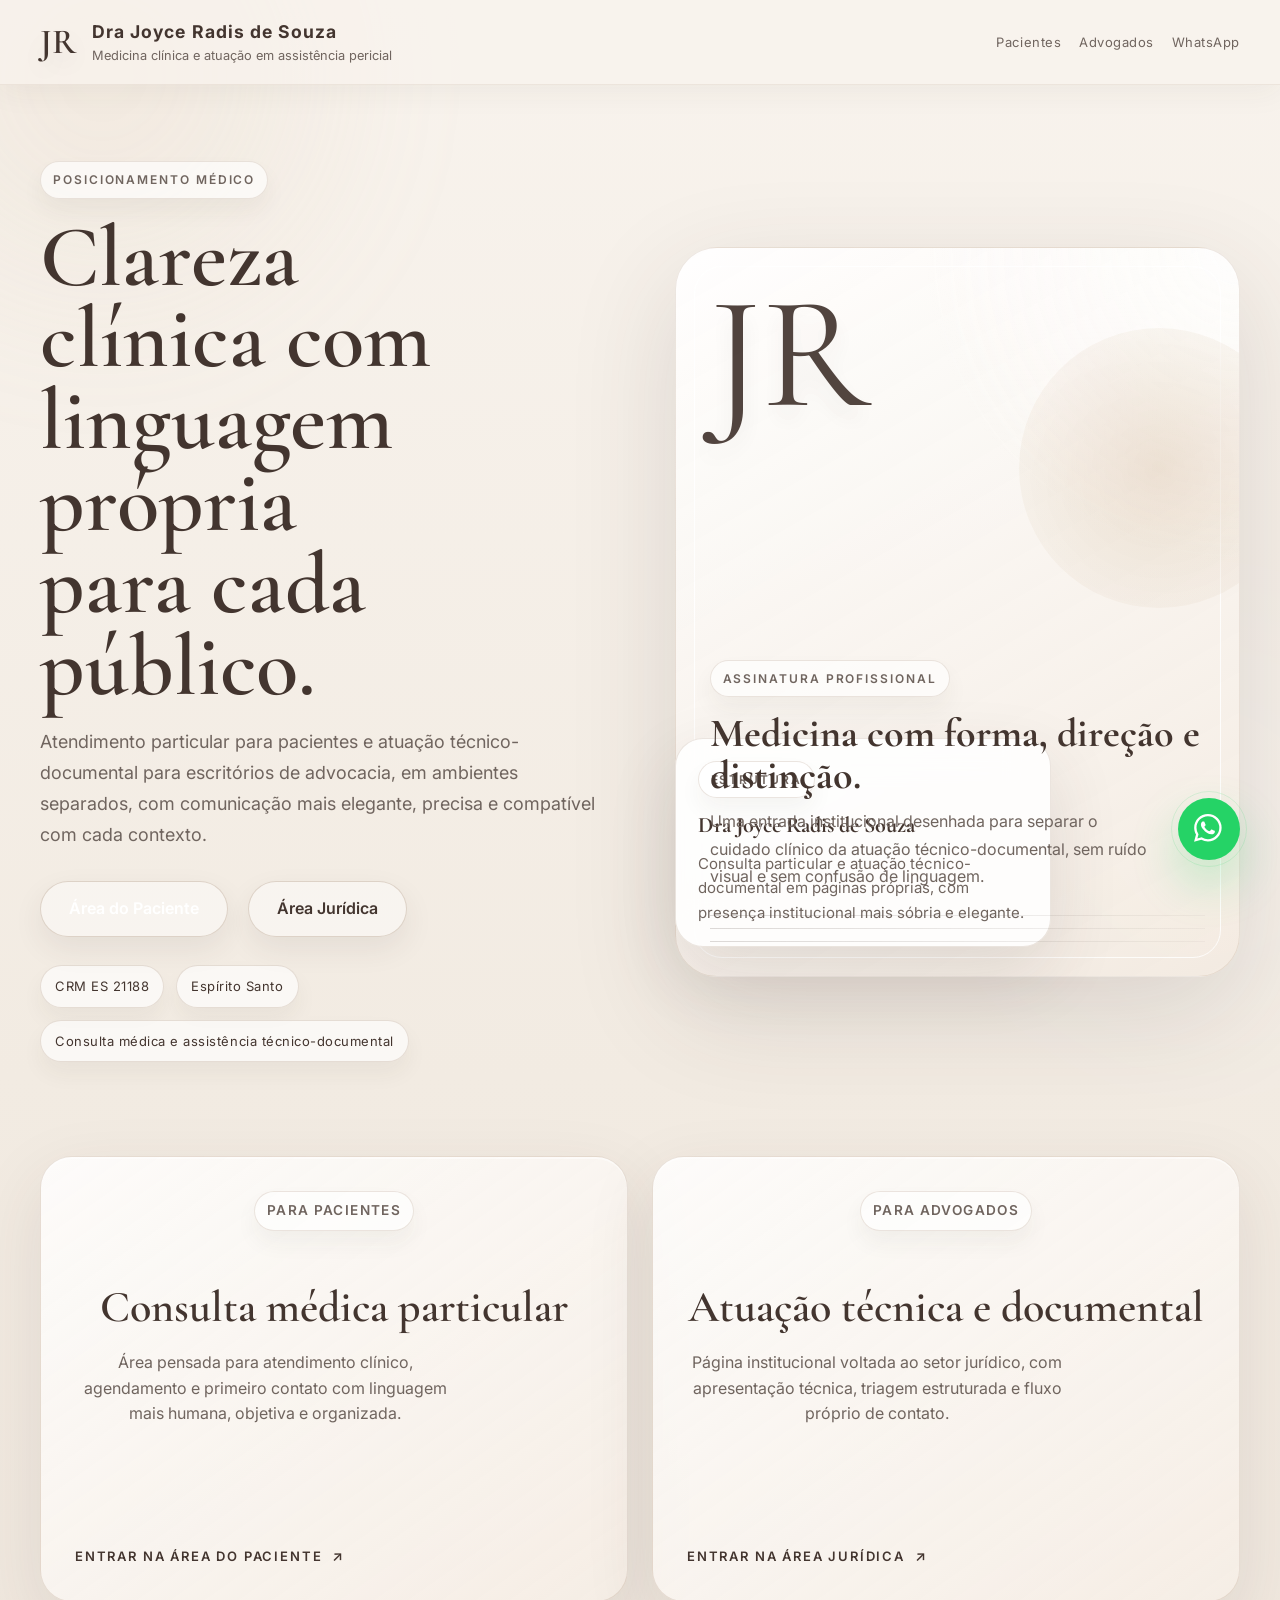
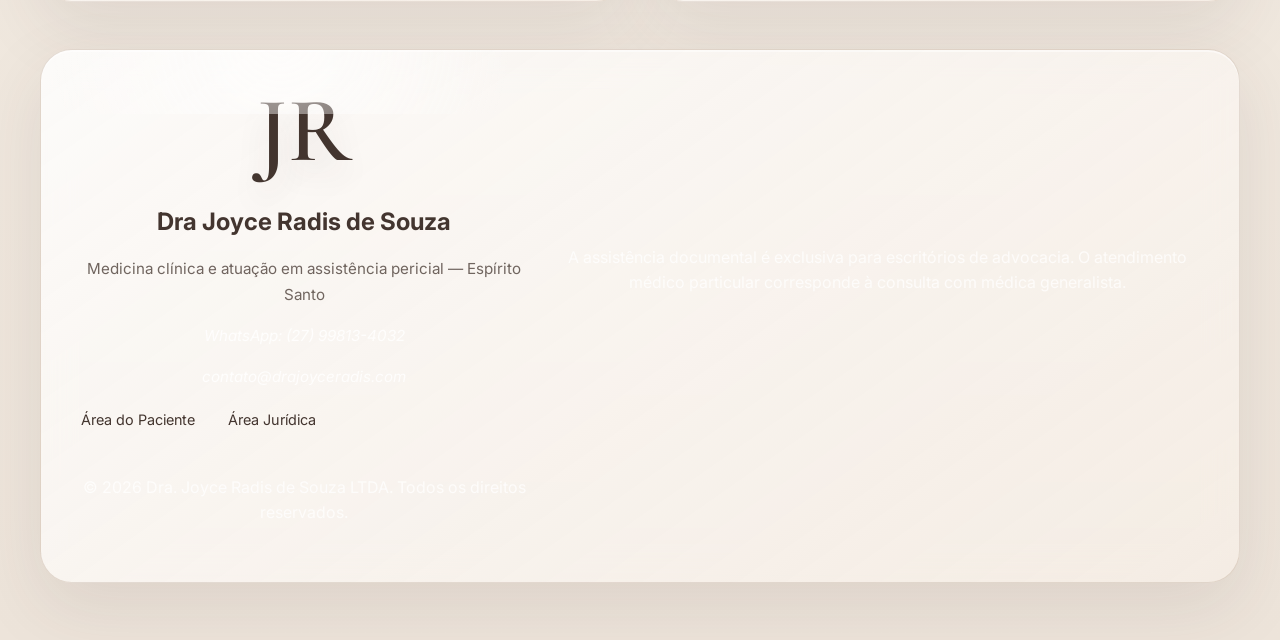
==== index.html @ dbb7d22c "Initial commit" ====
<!doctype html>
<html lang="pt-BR">
<head>
  <meta charset="UTF-8" />
  <meta name="viewport" content="width=device-width, initial-scale=1.0" />
  <title>Dra Joyce Radis | Medicina clínica e assistência técnico-documental</title>
  <meta name="description" content="Dra Joyce Radis de Souza. Atendimento médico particular e atuação técnico-documental para escritórios de advocacia, em áreas separadas e com linguagem própria para cada público." />
  <meta name="author" content="Dra Joyce Radis de Souza" />
  <link rel="preconnect" href="https://fonts.googleapis.com">
  <link rel="preconnect" href="https://fonts.gstatic.com" crossorigin>
  <link href="https://fonts.googleapis.com/css2?family=Cormorant+Garamond:wght@400;500;600&family=Inter:wght@300;400;500;600;700&display=swap" rel="stylesheet">
  <link href="style.css?v=portal5" rel="stylesheet">
  <link href="fixes.css?v=portal5" rel="stylesheet">
  <link href="pages.css?v=portal5" rel="stylesheet">
  <link href="home-elegant.css?v=portal5" rel="stylesheet">
</head>
<body class="home-portal">

  <header class="header">
    <nav class="container nav-inner" aria-label="Navegação Principal">
      <a class="brand" href="/" aria-label="Voltar ao início">
        <span class="monogram">JR</span>
        <span class="brand-copy">
          <strong>Dra Joyce Radis de Souza</strong>
          <span>Medicina clínica e atuação em assistência pericial</span>
        </span>
      </a>
      <div class="nav-links">
        <a href="/pacientes.html">Pacientes</a>
        <a href="/advogados.html">Advogados</a>
        <a href="https://wa.me/5527998134032" target="_blank" rel="noopener noreferrer">WhatsApp</a>
      </div>
    </nav>
  </header>

  <main>
    <section class="home-elegant-hero">
      <div class="container">
        <div class="home-elegant-grid">
          <div class="home-elegant-copy">
            <div class="page-kicker">Posicionamento médico</div>
            <h1>Clareza clínica com linguagem própria para cada público.</h1>
            <p>Atendimento particular para pacientes e atuação técnico-documental para escritórios de advocacia, em ambientes separados, com comunicação mais elegante, precisa e compatível com cada contexto.</p>
            <div class="hero-buttons home-hero-buttons">
              <a href="/pacientes.html" class="btn primary-btn">Área do Paciente</a>
              <a href="/advogados.html" class="btn secondary-btn">Área Jurídica</a>
            </div>
            <div class="home-elegant-meta">
              <span>CRM ES 21188</span>
              <span>Espírito Santo</span>
              <span>Consulta médica e assistência técnico-documental</span>
            </div>
          </div>

          <div class="home-elegant-visual" aria-hidden="true">
            <div class="home-architect-card">
              <div class="home-architect-mark">JR</div>
              <div class="home-architect-copy">
                <div class="mini-kicker">Assinatura profissional</div>
                <strong>Medicina com forma, direção e distinção.</strong>
                <p>Uma entrada institucional desenhada para separar o cuidado clínico da atuação técnico-documental, sem ruído visual e sem confusão de linguagem.</p>
                <div class="home-architect-lines">
                  <span></span>
                  <span></span>
                  <span></span>
                </div>
              </div>
            </div>

            <div class="home-floating-card">
              <div class="mini-kicker">Estrutura</div>
              <strong>Dra Joyce Radis de Souza</strong>
              <p>Consulta particular e atuação técnico-documental em páginas próprias, com presença institucional mais sóbria e elegante.</p>
            </div>
          </div>
        </div>
      </div>
    </section>

    <section class="minimal-portal-section section">
      <div class="container">
        <div class="grid refined-portal-grid">
          <a href="/pacientes.html" class="refined-portal-card reveal tilt-ready" style="--reveal-delay: 0ms">
            <div>
              <div class="page-kicker">Para Pacientes</div>
              <h2>Consulta médica particular</h2>
              <p>Área pensada para atendimento clínico, agendamento e primeiro contato com linguagem mais humana, objetiva e organizada.</p>
            </div>
            <span class="portal-link">Entrar na área do paciente</span>
          </a>

          <a href="/advogados.html" class="refined-portal-card reveal tilt-ready" style="--reveal-delay: 100ms">
            <div>
              <div class="page-kicker">Para Advogados</div>
              <h2>Atuação técnica e documental</h2>
              <p>Página institucional voltada ao setor jurídico, com apresentação técnica, triagem estruturada e fluxo próprio de contato.</p>
            </div>
            <span class="portal-link">Entrar na área jurídica</span>
          </a>
        </div>
      </div>
    </section>
  </main>

  <footer class="footer section">
    <div class="container">
      <div class="page-footer-card tilt-ready reveal">
        <div class="page-footer-grid">
          <div class="page-footer-mark">JR</div>
          <div class="page-footer-copy">
            <strong>Dra Joyce Radis de Souza</strong>
            <p>Medicina clínica e atuação em assistência pericial — Espírito Santo</p>
            <address>
              <p><a href="https://wa.me/5527998134032" target="_blank" rel="noopener noreferrer">WhatsApp: (27) 99813-4032</a></p>
              <p><a href="mailto:contato@drajoyceradis.com">contato@drajoyceradis.com</a></p>
            </address>
            <div class="page-footer-links">
              <a href="/pacientes.html">Área do Paciente</a>
              <a href="/advogados.html">Área Jurídica</a>
            </div>
          </div>
        </div>
        <div class="small" style="margin-top: 18px; color: rgba(255,255,255,.72);">
          <p>A assistência documental é exclusiva para escritórios de advocacia. O atendimento médico particular corresponde à consulta com médica generalista.</p>
        </div>
        <p class="copyright" style="margin-top: 14px; color: rgba(255,255,255,.72);">
          &copy; <span id="ano"></span> Dra. Joyce Radis de Souza LTDA. Todos os direitos reservados.
        </p>
      </div>
    </div>
  </footer>

  <a href="https://wa.me/5527998134032" class="whatsapp-float" target="_blank" rel="noopener noreferrer" aria-label="Fale com a Dra. Joyce Radis pelo WhatsApp">
    <svg viewBox="0 0 26 26" xmlns="http://www.w3.org/2000/svg">
      <path d="M17.472 14.382c-.297-.149-1.758-.867-2.03-.967-.273-.099-.471-.148-.67.15-.197.297-.767.966-.94 1.164-.173.199-.347.223-.644.075-.297-.15-1.255-.463-2.39-1.475-.883-.788-1.48-1.761-1.653-2.059-.173-.297-.018-.458.13-.606.134-.133.298-.347.446-.52.149-.174.198-.298.298-.497.099-.198.05-.371-.025-.52-.075-.149-.669-1.612-.916-2.207-.242-.579-.487-.5-.669-.51-.173-.008-.371-.01-.57-.01-.198 0-.52.074-.792.372-.272.297-1.04 1.016-1.04 2.479 0 1.462 1.065 2.875 1.213 3.074.149.198 2.096 3.2 5.077 4.487.709.306 1.262.489 1.694.625.712.227 1.36.195 1.871.118.571-.085 1.758-.719 2.006-1.413.248-.694.248-1.289.173-1.413-.074-.124-.272-.198-.57-.347m-5.421 7.403h-.004a9.87 9.87 0 01-5.031-1.378l-.361-.214-3.741.982.998-3.648-.235-.374a9.86 9.86 0 01-1.51-5.26c.001-5.45 4.436-9.884 9.888-9.884 2.64 0 5.122 1.03 6.988 2.898a9.825 9.825 0 012.893 6.994c-.003 5.45-4.437 9.884-9.885 9.884m8.413-18.297A11.815 11.815 0 0012.05 0C5.495 0 .16 5.335.157 11.892c0 2.096.547 4.142 1.588 5.945L.057 24l6.305-1.654a11.882 11.882 0 005.683 1.448h.005c6.554 0 11.89-5.335 11.893-11.893a11.821 11.821 0 00-3.48-8.413z"/>
    </svg>
  </a>

  <script src="script.js?v=portal5"></script>
  <script>
    document.getElementById('ano').textContent = new Date().getFullYear();
  </script>
</body>
</html>
---- style.css ----
/* Importação de fontes do Google Fonts */
@import url('https://fonts.googleapis.com/css2?family=Cormorant+Garamond:wght@400;500;600&family=Inter:wght@300;400;500;600;700&display=swap');

/* Estilos globais e resets (mantidos do seu site original ou padrões) */
:root {
  --bg: #f5efe7;
  --surface: rgba(255, 255, 255, .62);
  --card: rgba(255, 255, 255, .76);
  --card-strong: rgba(255, 251, 246, .88);
  --deep: #43352f;
  --deep-2: #634f46;
  --deep-3: #7a6458;
  --text: #241f1c;
  --muted: #70655f;
  --line: rgba(184, 162, 143, .42);
  --line-strong: rgba(184, 162, 143, .62);
  --accent: #d8c1a6;
  --accent-2: #efe1d0;
  --white: #ffffff;
  --radius: 30px;
  --radius-lg: 36px;
  --shadow: 0 24px 70px rgba(67, 53, 47, .10), 0 2px 0 rgba(255, 255, 255, .48) inset;
  --shadow-hover: 0 34px 100px rgba(67, 53, 47, .16), 0 2px 0 rgba(255, 255, 255, .56) inset;
  --shadow-soft: 0 18px 44px rgba(67, 53, 47, .08);
  --transition: all .45s cubic-bezier(.22, 1, .36, 1);

  /* Cores adaptadas para a nova hero section */
  --color-primary: var(--deep); /* Usando sua cor deep como primária */
  --color-secondary: var(--muted); /* Usando sua cor muted como secundária */
  --color-text-dark: var(--text);
  --color-text-light: var(--muted);
  --color-background-light: var(--bg); /* Usando sua cor bg como fundo claro */
  --font-heading: 'Cormorant Garamond', serif;
  --font-body: 'Inter', sans-serif;
}

html {
  scroll-padding-top: 110px;
}

body {
  position: relative;
  overflow-x: hidden;
  background:
    radial-gradient(circle at 12% 10%, rgba(216, 193, 166, .26), transparent 0 24%),
    radial-gradient(circle at 88% 14%, rgba(255, 255, 255, .84), transparent 0 20%),
    radial-gradient(circle at 80% 78%, rgba(214, 197, 180, .18), transparent 0 24%),
    linear-gradient(180deg, #f8f3ed 0%, #f2ebe2 48%, #ede4da 100%);
  margin: 0;
  font-family: var(--font-body);
  color: var(--color-text-dark);
  line-height: 1.6;
}

body::before,
body::after {
  content: '';
  position: fixed;
  width: 32vw;
  height: 32vw;
  border-radius: 999px;
  filter: blur(90px);
  opacity: .35;
  pointer-events: none;
  z-index: 0;
}

body::before {
  top: -10vw;
  left: -8vw;
  background: rgba(214, 192, 165, .42);
}

body::after {
  right: -10vw;
  bottom: -10vw;
  background: rgba(255, 255, 255, .62);
}

.header,
main,
.footer,
.thankyou-wrap {
  position: relative;
  z-index: 1;
}

h1, h2, h3, h4, h5, h6 {
    font-family: var(--font-heading);
    font-weight: 600;
    color: var(--color-text-dark);
}

p {
    margin-bottom: 1em;
}

a {
    color: var(--color-primary);
    text-decoration: none;
}

a:hover {
    text-decoration: underline;
}

.container {
    max-width: 1200px;
    margin: 0 auto;
    padding: 0 20px;
}

.section {
    padding: 58px 0; /* Ajustado para seu valor original */
}

/* Estilos do cabeçalho (header) */
.header {
  padding: 14px 0;
  background: rgba(248, 243, 237, .72);
  border-bottom: 1px solid rgba(184, 162, 143, .18);
  box-shadow: 0 8px 30px rgba(67, 53, 47, .05);
}

.header.scrolled {
  background: rgba(248, 243, 237, .88);
  border-bottom-color: rgba(184, 162, 143, .34);
  box-shadow: 0 18px 42px rgba(67, 53, 47, .10);
}

.nav-inner {
    display: flex;
    justify-content: space-between;
    align-items: center;
    flex-wrap: wrap;
}

.brand {
    display: flex;
    align-items: center;
    text-decoration: none;
    color: var(--deep);
    gap: 16px;
    transition: transform .35s ease;
}

.brand:hover {
  transform: translateY(-1px);
}

.monogram {
    font-family: var(--font-heading);
    font-size: 2.2em;
    font-weight: 600;
    color: var(--deep);
    text-shadow: 0 10px 25px rgba(67, 53, 47, .10);
}

.brand-copy strong {
    display: block;
    font-size: 1.1em;
    letter-spacing: .06em;
}

.brand-copy span {
    display: block;
    font-size: 0.8em;
    color: var(--muted);
    max-width: 42ch;
}

.nav-links {
    display: flex;
    gap: 25px; /* Aumentado o espaçamento para mais arejado */
}

.nav-links a {
    position: relative;
    padding: 8px 0;
    letter-spacing: .04em;
    color: var(--muted);
    font-size: 14px; /* Ajustado para um tamanho mais comum */
    transition: color .35s ease;
}

.nav-links a::after {
  content: '';
  position: absolute;
  left: 0;
  right: 0;
  bottom: 0;
  height: 1px;
  background: linear-gradient(90deg, transparent, var(--deep), transparent);
  transform: scaleX(0);
  transform-origin: center;
  transition: transform .35s ease;
}

.nav-links a:hover,
.nav-links a.is-active {
  color: var(--deep);
}

.nav-links a:hover::after,
.nav-links a.is-active::after {
  transform: scaleX(1);
}

/* Estilos da nova Hero Section (Seção Principal) */
.hero-section {
    padding: 80px 0;
    background: transparent; /* Já tem o gradiente no body */
    text-align: center;
}

.hero-content {
    display: flex;
    flex-direction: column; /* Padrão para mobile: empilhado */
    align-items: center;
    justify-content: center;
    gap: 40px;
}

.hero-image {
    width: 280px; /* Tamanho fixo para a imagem em mobile */
    height: 280px;
    border-radius: 50%; /* Transforma a imagem em círculo */
    object-fit: cover; /* Garante que a imagem preencha o círculo sem distorcer */
    box-shadow: var(--shadow-soft); /* Sombra suave para dar profundidade */
    margin-bottom: 30px; /* Espaçamento abaixo da imagem em mobile */
}

.hero-text {
    max-width: 700px;
    text-align: center;
}

.hero-text h1 {
    font-family: var(--font-heading);
    font-size: 2.8em;
    line-height: 1.2;
    margin-bottom: 15px;
    color: var(--deep);
}

.hero-text p {
    font-family: var(--font-body);
    font-size: 1.2em;
    line-height: 1.6;
    color: var(--muted);
    margin-bottom: 30px;
}

.hero-buttons {
    display: flex;
    gap: 20px;
    flex-wrap: wrap;
    justify-content: center;
}

.btn {
    display: inline-flex;
    align-items: center;
    justify-content: center;
    padding: 14px 28px;
    border-radius: 50px;
    font-family: var(--font-body);
    font-weight: 600;
    font-size: 1em;
    text-decoration: none;
    transition: var(--transition);
    cursor: pointer;
    border: 1px solid transparent;
}

.primary-btn {
    background-color: var(--deep);
    color: var(--white);
    box-shadow: var(--shadow-soft);
}

.primary-btn:hover {
    background-color: var(--deep-2);
    box-shadow: var(--shadow-hover);
    transform: translateY(-2px);
}

.secondary-btn {
    background-color: transparent;
    color: var(--deep);
    border-color: var(--deep);
}

.secondary-btn:hover {
    background-color: var(--deep);
    color: var(--white);
    box-shadow: var(--shadow-soft);
    transform: translateY(-2px);
}

/* Estilos para as cards de portal (Pacientes e Advogados) */
.minimal-portal-section {
    padding-top: 4px; /* Mantido do seu original */
}

.refined-portal-grid {
    display: grid;
    grid-template-columns: 1fr; /* Padrão para mobile: uma coluna */
    gap: 24px;
    margin-top: 40px;
}

.refined-portal-card {
    display: block;
    padding: 34px;
    border-radius: var(--radius-lg);
    background: linear-gradient(145deg, rgba(255, 255, 255, .82), rgba(248, 240, 232, .68));
    border: 1px solid rgba(184, 162, 143, .30);
    box-shadow: var(--shadow);
    transition: transform .55s cubic-bezier(.22, 1, .36, 1), box-shadow .55s cubic-bezier(.22, 1, .36, 1), border-color .4s ease;
    text-align: center; /* Centraliza o texto dos cards em mobile */
}

.refined-portal-card:hover {
  transform: translateY(-10px);
  box-shadow: var(--shadow-hover);
  border-color: rgba(154, 127, 103, .6);
}

.refined-portal-card .page-kicker {
    font-family: var(--font-body);
    font-size: 0.85em;
    letter-spacing: .1em;
    text-transform: uppercase;
    color: var(--muted);
    margin-bottom: 10px;
}

.refined-portal-card h2 {
    font-family: var(--font-heading);
    font-size: 2.2em;
    line-height: 1.2;
    margin-bottom: 15px;
    color: var(--deep);
}

.refined-portal-card p {
    font-family: var(--font-body);
    font-size: 1em;
    line-height: 1.6;
    color: var(--muted);
    margin-bottom: 20px;
    max-width: 45ch; /* Limita a largura do parágrafo para melhor leitura */
    margin-left: auto;
    margin-right: auto;
}

/* Estilos do rodapé (footer) */
.footer {
    background: transparent;
}

.page-footer-card {
    padding: 40px;
    border-radius: var(--radius-lg);
    background: linear-gradient(155deg, rgba(67, 53, 47, .98), rgba(93, 74, 64, .96));
    box-shadow: 0 30px 100px rgba(67, 53, 47, .28);
    color: var(--white);
    position: relative;
    overflow: hidden;
    display: flex;
    flex-direction: column; /* Padrão para mobile: empilhado */
    align-items: center;
    text-align: center;
}

.page-footer-card::before {
  content: '';
  position: absolute;
  inset: 0;
  background: radial-gradient(circle at top left, rgba(255, 255, 255, .10), transparent 32%);
  pointer-events: none;
}

.page-footer-grid {
    display: flex;
    flex-direction: column;
    align-items: center;
    gap: 30px;
    flex-wrap: wrap;
}

.page-footer-mark {
    font-family: var(--font-heading);
    font-size: 3em;
    font-weight: 600;
    color: var(--accent); /* Usando sua cor accent */
    text-shadow: 0 18px 32px rgba(0, 0, 0, .16);
}

.page-footer-copy strong {
    display: block;
    font-size: 1.3em;
    margin-bottom: 5px;
    color: var(--white); /* Ajustado para melhor contraste no footer escuro */
}

.page-footer-copy p {
    font-size: 0.95em;
    color: rgba(255,255,255,.8);
    margin-bottom: 5px;
    line-height: 1.7;
}

.page-footer-copy address a {
    color: rgba(255,255,255,.8);
    text-decoration: none;
    line-height: 1.7;
}

.page-footer-copy address a:hover {
    text-decoration: underline;
}

.page-footer-links a {
    color: rgba(255,255,255,.8);
    margin-right: 15px;
    font-size: 0.9em;
    line-height: 1.7;
}

.whatsapp-float {
    position: fixed;
    width: 62px; /* Ajustado para seu valor original */
    height: 62px; /* Ajustado para seu valor original */
    bottom: 40px;
    right: 40px;
    background-color: #25d366;
    color: #FFF;
    border-radius: 50px;
    text-align: center;
    font-size: 30px;
    box-shadow: 0 22px 48px rgba(37, 211, 102, .28); /* Ajustado para seu valor original */
    z-index: 100;
    display: flex;
    justify-content: center;
    align-items: center;
    transition: background-color 0.3s ease;
    animation: whatsappPulse 2.6s ease-in-out infinite; /* Adicionado sua animação */
}

.whatsapp-float::before {
  content: '';
  position: absolute;
  inset: -7px;
  border-radius: inherit;
  border: 1px solid rgba(37, 211, 102, .28);
  opacity: .5;
}

.whatsapp-float:hover {
    background-color: #128c7e;
}

.whatsapp-float svg {
    width: 30px;
    height: 30px;
    fill: white;
}

/* Animação do WhatsApp */
@keyframes whatsappPulse {
  0%,
  100% {
    transform: translateY(0) scale(1);
  }
  50% {
    transform: translateY(-4px) scale(1.04);
  }
}

/* Responsividade */
@media (min-width: 768px) {
    .hero-content {
        flex-direction: row; /* Alinha imagem e texto lado a lado em telas maiores */
        text-align: left; /* Alinha o texto à esquerda */
    }

    .hero-text {
        text-align: left;
    }

    .hero-buttons {
        justify-content: flex-start; /* Alinha os botões à esquerda */
    }

    .hero-image {
        width: 350px; /* Tamanho maior para desktop */
        height: 350px;
        margin-right: 40px; /* Espaçamento à direita da imagem */
        margin-bottom: 0; /* Remove margem inferior em telas maiores */
    }

    .refined-portal-grid {
        grid-template-columns: 1fr 1fr; /* Duas colunas para as cards em desktop */
        text-align: left; /* Alinha o texto à esquerda nos cards em desktop */
    }

    .refined-portal-card p {
        margin-left: 0;
        margin-right: 0;
    }

    .page-footer-card {
        flex-direction: row; /* Alinha lado a lado no footer em telas maiores */
        justify-content: space-between;
    }

    .page-footer-grid {
        flex-wrap: nowrap;
    }

    .page-footer-mark {
        font-size: 92px; /* Tamanho original para desktop */
        text-align: center;
    }
}

@media (min-width: 1024px) {
    .hero-text h1 {
        font-size: 3.8em; /* Tamanho ainda maior para telas muito grandes */
    }
    .hero-text p {
        font-size: 1.5em;
    }
}

@media (max-width: 767px) {
    .nav-inner {
        flex-direction: column;
        gap: 15px;
    }
    .nav-links {
        display: flex;
        flex-direction: column;
        gap: 10px;
    }
    .nav-links a {
        margin-left: 0;
    }
    .hero-section {
        padding: 40px 15px;
    }
    .hero-image {
        width: 200px;
        height: 200px;
    }
    .hero-text h1 {
        font-size: 2em;
    }
    .hero-text p {
        font-size: 1.1em;
    }
    .hero-buttons {
        flex-direction: column;
        gap: 15px;
    }
    .btn {
        width: 100%;
        box-sizing: border-box;
    }
    .refined-portal-card {
        padding: 30px;
    }
    .refined-portal-card h2 {
        font-size: 1.8em;
    }
    .footer .page-footer-grid {
        flex-direction: column;
        text-align: center;
    }
    .page-footer-links {
        display: flex;
        flex-direction: column;
        gap: 10px;
        margin-top: 15px;
    }
    .page-footer-links a {
        margin-right: 0;
    }
    .whatsapp-float {
        width: 50px;
        height: 50px;
        bottom: 20px;
        right: 20px;
        font-size: 24px;
    }
}

/* Estilos de reveal e tilt-ready (mantidos do seu CSS original) */
.reveal {
  opacity: 0;
  transform: translateY(34px) scale(.985);
  filter: blur(10px);
  transition: opacity .8s cubic-bezier(.22, 1, .36, 1), transform .8s cubic-bezier(.22, 1, .36, 1), filter .8s cubic-bezier(.22, 1, .36, 1);
  transition-delay: var(--reveal-delay, 0ms);
}

.reveal.is-visible {
  opacity: 1;
  transform: translateY(0) scale(1);
  filter: blur(0);
}

.tilt-ready {
  will-change: transform, box-shadow;
  transform-style: preserve-3d;
}

.tilt-ready .serif,
.tilt-ready h2,
.tilt-ready h3,
.tilt-ready p,
.tilt-ready .btn,
.tilt-ready .label,
.tilt-ready .page-kicker,
.tilt-ready .mini-kicker {
  transform: translateZ(18px);
}

@media (prefers-reduced-motion: reduce) {
  *,
  *::before,
  *::after {
    animation: none !important;
    transition: none !important;
    scroll-behavior: auto !important;
  }

  .reveal,
  .reveal.is-visible {
    opacity: 1;
    filter: none;
    transform: none;
  }
}

/* Estilos de elementos que foram removidos ou substituídos */
/* .home-page .home-note, .minimal-home-hero, .home-minimal-shell, .home-minimal-copy, .home-main-cta, .home-signature-panel, .signature-line, .signature-divider, .signature-grid, .portal-kicker, .portal-link, .page-hero, .page-hero-grid, .page-hero-copy, .page-hero-visual, .page-hero-panel, .page-hero-grid-2, .page-hero-grid-3, .page-hero-grid-4, .page-hero-grid-5, .page-hero-grid-6, .page-hero-grid-7, .page-hero-grid-8, .page-hero-grid-9, .page-hero-grid-10, .page-hero-grid-11, .page-hero-grid-12, .page-hero-grid-13, .page-hero-grid-14, .page-hero-grid-15, .page-hero-grid-16, .page-hero-grid-17, .page-hero-grid-18, .page-hero-grid-19, .page-hero-grid-20, .page-hero-grid-21, .page-hero-grid-22, .page-hero-grid-23, .page-hero-grid-24, .page-hero-grid-25, .page-hero-grid-26, .page-hero-grid-27, .page-hero-grid-28, .page-hero-grid-29, .page-hero-grid-30, .page-hero-grid-31, .page-hero-grid-32, .page-hero-grid-33, .page-hero-grid-34, .page-hero-grid-35, .page-hero-grid-36, .page-hero-grid-37, .page-hero-grid-38, .page-hero-grid-39, .page-hero-grid-40, .page-hero-grid-41, .page-hero-grid-42, .page-hero-grid-43, .page-hero-grid-44, .page-hero-grid-45, .page-hero-grid-46, .page-hero-grid-47, .page-hero-grid-48, .page-hero-grid-49, .page-hero-grid-50, .page-hero-grid-51, .page-hero-grid-52, .page-hero-grid-53, .page-hero-grid-54, .page-hero-grid-55, .page-hero-grid-56, .page-hero-grid-57, .page-hero-grid-58, .page-hero-grid-59, .page-hero-grid-60, .page-hero-grid-61, .page-hero-grid-62, .page-hero-grid-63, .page-hero-grid-64, .page-hero-grid-65, .page-hero-grid-66, .page-hero-grid-67, .page-hero-grid-68, .page-hero-grid-69, .page-hero-grid-70, .page-hero-grid-71, .page-hero-grid-72, .page-hero-grid-73, .page-hero-grid-74, .page-hero-grid-75, .page-hero-grid-76, .page-hero-grid-77, .page-hero-grid-78, .page-hero-grid-79, .page-hero-grid-80, .page-hero-grid-81, .page-hero-grid-82, .page-hero-grid-83, .page-hero-grid-84, .page-hero-grid-85, .page-hero-grid-86, .page-hero-grid-87, .page-hero-grid-88, .page-hero-grid-89, .page-hero-grid-90, .page-hero-grid-91, .page-hero-grid-92, .page-hero-grid-93, .page-hero-grid-94, .page-hero-grid-95, .page-hero-grid-96, .page-hero-grid-97, .page-hero-grid-98, .page-hero-grid-99, .page-hero-grid-100 */
---- fixes.css ----
:root {
  --bg: #f5efe7;
  --surface: rgba(255, 255, 255, .62);
  --card: rgba(255, 255, 255, .76);
  --card-strong: rgba(255, 251, 246, .88);
  --deep: #43352f;
  --deep-2: #634f46;
  --deep-3: #7a6458;
  --text: #241f1c;
  --muted: #70655f;
  --line: rgba(184, 162, 143, .42);
  --line-strong: rgba(184, 162, 143, .62);
  --accent: #d8c1a6;
  --accent-2: #efe1d0;
  --white: #ffffff;
  --radius: 30px;
  --radius-lg: 36px;
  --shadow: 0 24px 70px rgba(67, 53, 47, .10), 0 2px 0 rgba(255, 255, 255, .48) inset;
  --shadow-hover: 0 34px 100px rgba(67, 53, 47, .16), 0 2px 0 rgba(255, 255, 255, .56) inset;
  --shadow-soft: 0 18px 44px rgba(67, 53, 47, .08);
  --transition: all .45s cubic-bezier(.22, 1, .36, 1);
}

html {
  scroll-padding-top: 110px;
}

body {
  position: relative;
  overflow-x: hidden;
  background:
    radial-gradient(circle at 12% 10%, rgba(216, 193, 166, .26), transparent 0 24%),
    radial-gradient(circle at 88% 14%, rgba(255, 255, 255, .84), transparent 0 20%),
    radial-gradient(circle at 80% 78%, rgba(214, 197, 180, .18), transparent 0 24%),
    linear-gradient(180deg, #f8f3ed 0%, #f2ebe2 48%, #ede4da 100%);
}

body::before,
body::after {
  content: '';
  position: fixed;
  width: 32vw;
  height: 32vw;
  border-radius: 999px;
  filter: blur(90px);
  opacity: .35;
  pointer-events: none;
  z-index: 0;
}

body::before {
  top: -10vw;
  left: -8vw;
  background: rgba(214, 192, 165, .42);
}

body::after {
  right: -10vw;
  bottom: -10vw;
  background: rgba(255, 255, 255, .62);
}

.header,
main,
.footer,
.thankyou-wrap {
  position: relative;
  z-index: 1;
}

.header {
  padding: 14px 0;
  background: rgba(248, 243, 237, .72);
  border-bottom: 1px solid rgba(184, 162, 143, .18);
  box-shadow: 0 8px 30px rgba(67, 53, 47, .05);
}

.header.scrolled {
  background: rgba(248, 243, 237, .88);
  border-bottom-color: rgba(184, 162, 143, .34);
  box-shadow: 0 18px 42px rgba(67, 53, 47, .10);
}

.brand {
  gap: 16px;
  transition: transform .35s ease;
}

.brand:hover {
  transform: translateY(-1px);
}

.monogram {
  color: var(--deep);
  text-shadow: 0 10px 25px rgba(67, 53, 47, .10);
}

.brand-copy strong {
  letter-spacing: .06em;
}

.brand-copy span {
  max-width: 42ch;
}

.nav-links a {
  position: relative;
  padding: 8px 0;
  letter-spacing: .04em;
}

.nav-links a::after {
  content: '';
  position: absolute;
  left: 0;
  right: 0;
  bottom: 0;
  height: 1px;
  background: linear-gradient(90deg, transparent, var(--deep), transparent);
  transform: scaleX(0);
  transform-origin: center;
  transition: transform .35s ease;
}

.nav-links a:hover,
.nav-links a.is-active {
  color: var(--deep);
}

.nav-links a:hover::after,
.nav-links a.is-active::after {
  transform: scaleX(1);
}

.hero {
  position: relative;
  padding: 64px 0 80px;
  overflow: clip;
}

.hero::before {
  content: '';
  position: absolute;
  inset: 26px 24px auto;
  height: 1px;
  background: linear-gradient(90deg, transparent, rgba(67, 53, 47, .16), transparent);
}

.hero-grid {
  gap: 34px;
  align-items: center;
}

.hero-copy .eyebrow {
  display: inline-flex;
  align-items: center;
  gap: 10px;
  padding: 10px 14px;
  border: 1px solid rgba(184, 162, 143, .30);
  border-radius: 999px;
  background: rgba(255, 255, 255, .56);
  box-shadow: 0 14px 32px rgba(67, 53, 47, .06);
}

.hero-copy .eyebrow::before {
  content: '';
  width: 8px;
  height: 8px;
  border-radius: 999px;
  background: var(--deep);
  box-shadow: 0 0 0 6px rgba(67, 53, 47, .08);
}

.hero-copy h1 {
  max-width: 10ch;
  text-wrap: balance;
  text-shadow: 0 12px 26px rgba(67, 53, 47, .07);
}

.hero-copy p,
.home-note {
  max-width: 62ch;
}

.hero-visual {
  min-height: 690px;
  border-radius: 38px;
  box-shadow: 0 40px 120px rgba(67, 53, 47, .18), inset 0 1px 0 rgba(255, 255, 255, .55);
  transform-style: preserve-3d;
  will-change: transform;
}

.hero-visual::before {
  content: '';
  position: absolute;
  inset: 0;
  background: linear-gradient(180deg, rgba(255, 255, 255, .06) 0%, rgba(67, 53, 47, .10) 100%);
  z-index: 1;
}

.hero-visual::after {
  content: '';
  position: absolute;
  inset: 16px;
  border: 1px solid rgba(255, 255, 255, .30);
  border-radius: 28px;
  z-index: 1;
}

.visual-card,
.path-card,
.cta-panel,
.page-panel,
.side-panel,
.info-card,
.step-card,
.highlight-card,
.contact-card,
.page-footer-card,
.thankyou-card {
  position: relative;
  overflow: hidden;
  background: linear-gradient(145deg, rgba(255, 255, 255, .82), rgba(248, 240, 232, .66));
  border: 1px solid rgba(184, 162, 143, .36);
  box-shadow: var(--shadow);
  backdrop-filter: blur(16px);
}

.visual-card::before,
.path-card::before,
.cta-panel::before,
.page-panel::before,
.side-panel::before,
.info-card::before,
.step-card::before,
.highlight-card::before,
.contact-card::before,
.page-footer-card::before,
.thankyou-card::before {
  content: '';
  position: absolute;
  top: -18%;
  left: -6%;
  width: 52%;
  height: 160px;
  background: radial-gradient(circle, rgba(255, 255, 255, .78) 0%, rgba(255, 255, 255, 0) 72%);
  pointer-events: none;
  transition: transform .7s cubic-bezier(.22, 1, .36, 1), opacity .45s ease;
  opacity: .85;
}

.visual-card:hover::before,
.path-card:hover::before,
.cta-panel:hover::before,
.page-panel:hover::before,
.side-panel:hover::before,
.info-card:hover::before,
.step-card:hover::before,
.highlight-card:hover::before,
.contact-card:hover::before,
.page-footer-card:hover::before,
.thankyou-card:hover::before {
  transform: translate3d(22px, 10px, 0);
}

.visual-card {
  border-radius: 26px;
  box-shadow: 0 20px 60px rgba(67, 53, 47, .16), inset 0 1px 0 rgba(255, 255, 255, .56);
}

.path-card,
.cta-panel,
.editorial-box,
.page-panel,
.side-panel,
.info-card,
.step-card,
.highlight-card,
.contact-card,
.page-footer-card,
.thankyou-card {
  transition: transform .55s cubic-bezier(.22, 1, .36, 1), box-shadow .55s cubic-bezier(.22, 1, .36, 1), border-color .4s ease;
}

.path-card:hover,
.cta-panel:hover,
.editorial-box:hover,
.page-panel:hover,
.side-panel:hover,
.info-card:hover,
.step-card:hover,
.highlight-card:hover,
.contact-card:hover,
.page-footer-card:hover,
.thankyou-card:hover {
  transform: translateY(-10px);
  box-shadow: var(--shadow-hover);
  border-color: rgba(154, 127, 103, .42);
}

.path-card .label,
.page-kicker,
.mini-kicker {
  display: inline-flex;
  align-items: center;
  width: fit-content;
  padding: 8px 12px;
  border-radius: 999px;
  background: rgba(255, 255, 255, .64);
  border: 1px solid rgba(184, 162, 143, .28);
  box-shadow: 0 12px 22px rgba(67, 53, 47, .05);
}

.section {
  padding: 58px 0;
}

.section-head {
  margin-bottom: 34px;
}

.section-head h2,
.editorial-copy h2,
.cta-panel h2,
.section-title-wrap h2 {
  text-wrap: balance;
}

.editorial-box {
  border-radius: 30px;
  box-shadow: 0 30px 85px rgba(67, 53, 47, .14);
}

.editorial-box::after {
  content: '';
  position: absolute;
  inset: 0;
  background: linear-gradient(180deg, rgba(255, 255, 255, .08), rgba(67, 53, 47, .14));
}

.cta-panel {
  min-height: 100%;
}

.contact-stack span,
.contact-stack a,
.footer-copy p,
.footer-copy div,
.footer-copy address,
.page-footer-copy p,
.page-footer-copy div,
.page-footer-copy a {
  line-height: 1.7;
}

.btn {
  position: relative;
  overflow: hidden;
  border-radius: 999px;
  border: 1px solid rgba(184, 162, 143, .42);
  background: rgba(255, 255, 255, .44);
  box-shadow: 0 12px 30px rgba(67, 53, 47, .08);
  isolation: isolate;
}

.btn::before {
  content: '';
  position: absolute;
  inset: 0;
  background: radial-gradient(circle at var(--pointer-x, 50%) var(--pointer-y, 50%), rgba(255, 255, 255, .48), rgba(255, 255, 255, 0) 42%);
  opacity: 0;
  transition: opacity .35s ease;
  z-index: -1;
}

.btn:hover::before {
  opacity: 1;
}

.btn-primary {
  background: linear-gradient(135deg, #463832 0%, #6b564b 100%);
  border-color: rgba(70, 56, 50, .78);
  box-shadow: 0 18px 40px rgba(67, 53, 47, .18);
}

.btn-primary::after {
  content: '';
  position: absolute;
  top: -140%;
  left: -24%;
  width: 34%;
  height: 360%;
  transform: rotate(22deg) translateX(-180%);
  background: linear-gradient(90deg, transparent, rgba(255, 255, 255, .44), transparent);
  transition: transform .85s ease;
  z-index: -1;
}

.btn-primary:hover::after {
  transform: rotate(22deg) translateX(520%);
}

.btn:hover {
  background: rgba(255, 255, 255, .74);
  border-color: rgba(154, 127, 103, .42);
  color: var(--deep);
}

.btn-primary:hover {
  color: var(--white);
  background: linear-gradient(135deg, #4f4038 0%, #775f52 100%);
}

.footer {
  background: transparent;
}

.footer-box {
  background: linear-gradient(155deg, rgba(67, 53, 47, .98), rgba(93, 74, 64, .96));
  box-shadow: 0 30px 100px rgba(67, 53, 47, .28);
}

.footer-box::before {
  content: '';
  position: absolute;
  inset: 0;
  background: radial-gradient(circle at top left, rgba(255, 255, 255, .10), transparent 32%);
  pointer-events: none;
}

.footer-mark {
  text-shadow: 0 18px 32px rgba(0, 0, 0, .16);
}

.whatsapp-float {
  width: 62px;
  height: 62px;
  box-shadow: 0 22px 48px rgba(37, 211, 102, .28);
  animation: whatsappPulse 2.6s ease-in-out infinite;
}

.whatsapp-float::before {
  content: '';
  position: absolute;
  inset: -7px;
  border-radius: inherit;
  border: 1px solid rgba(37, 211, 102, .28);
  opacity: .5;
}

.reveal {
  opacity: 0;
  transform: translateY(34px) scale(.985);
  filter: blur(10px);
  transition: opacity .8s cubic-bezier(.22, 1, .36, 1), transform .8s cubic-bezier(.22, 1, .36, 1), filter .8s cubic-bezier(.22, 1, .36, 1);
  transition-delay: var(--reveal-delay, 0ms);
}

.reveal.is-visible {
  opacity: 1;
  transform: translateY(0) scale(1);
  filter: blur(0);
}

.tilt-ready {
  will-change: transform, box-shadow;
  transform-style: preserve-3d;
}

.tilt-ready .serif,
.tilt-ready h2,
.tilt-ready h3,
.tilt-ready p,
.tilt-ready .btn,
.tilt-ready .label,
.tilt-ready .page-kicker,
.tilt-ready .mini-kicker {
  transform: translateZ(18px);
}

@keyframes whatsappPulse {
  0%,
  100% {
    transform: translateY(0) scale(1);
  }
  50% {
    transform: translateY(-4px) scale(1.04);
  }
}

@media (max-width: 960px) {
  .hero {
    padding: 46px 0 64px;
  }

  .hero-grid {
    gap: 24px;
  }

  .hero-copy h1 {
    max-width: none;
  }

  .hero-visual {
    min-height: 560px;
  }
}

@media (max-width: 640px) {
  .hero-copy .eyebrow,
  .path-card .label,
  .page-kicker,
  .mini-kicker {
    letter-spacing: .12em;
  }

  .hero-visual {
    min-height: 460px;
    border-radius: 30px;
  }

  .visual-card,
  .path-card,
  .cta-panel,
  .page-panel,
  .side-panel,
  .info-card,
  .step-card,
  .highlight-card,
  .contact-card,
  .page-footer-card,
  .thankyou-card {
    box-shadow: 0 20px 60px rgba(67, 53, 47, .12);
  }
}

@media (prefers-reduced-motion: reduce) {
  *,
  *::before,
  *::after {
    animation: none !important;
    transition: none !important;
    scroll-behavior: auto !important;
  }

  .reveal,
  .reveal.is-visible {
    opacity: 1;
    filter: none;
    transform: none;
  }
}
---- pages.css ----
body.home-page .home-note {
  margin: 0 0 30px;
  padding: 20px 22px;
  border-radius: 26px;
  border: 1px solid rgba(184, 162, 143, .32);
  background: linear-gradient(145deg, rgba(255, 255, 255, .72), rgba(248, 239, 230, .66));
  box-shadow: 0 16px 36px rgba(67, 53, 47, .07);
}

body.home-page .home-note strong {
  color: var(--deep);
}

.home-portal .nav-links {
  gap: 18px;
}

.home-portal .nav-links a {
  font-size: 13px;
}

.minimal-home-hero {
  padding: 70px 0 56px;
}

.home-minimal-shell {
  display: grid;
  grid-template-columns: 1.08fr .92fr;
  gap: 28px;
  align-items: center;
}

.home-minimal-copy {
  max-width: 700px;
}

.home-minimal-copy h1 {
  max-width: 9ch;
  margin-bottom: 18px;
}

.home-minimal-copy .eyebrow {
  margin-bottom: 22px;
}

.home-main-cta {
  margin-top: 28px;
}

.home-signature-panel {
  padding: 34px;
  border-radius: 32px;
  background: linear-gradient(145deg, rgba(255, 255, 255, .80), rgba(248, 239, 230, .66));
  border: 1px solid rgba(184, 162, 143, .30);
  box-shadow: var(--shadow);
  backdrop-filter: blur(16px);
}

.signature-line {
  font-family: "Cormorant Garamond", serif;
  font-size: 40px;
  line-height: 1.04;
  color: var(--deep);
}

.signature-divider {
  height: 1px;
  margin: 22px 0;
  background: linear-gradient(90deg, rgba(67, 53, 47, .18), rgba(67, 53, 47, .04));
}

.signature-grid {
  display: grid;
  grid-template-columns: 1fr 1fr;
  gap: 12px 18px;
}

.signature-grid span {
  font-size: 14px;
  color: var(--muted);
}

.minimal-portal-section {
  padding-top: 4px;
}

.refined-portal-grid {
  grid-template-columns: repeat(2, 1fr);
  gap: 24px;
}

.refined-portal-card {
  display: block;
  padding: 34px;
  border-radius: 32px;
  background: linear-gradient(145deg, rgba(255, 255, 255, .82), rgba(248, 240, 232, .68));
  border: 1px solid rgba(184, 162, 143, .30);
  box-shadow: var(--shadow);
  transition: transform .55s cubic-bezier(.22, 1, .36, 1), box-shadow .55s cubic-bezier(.22, 1, .36, 1), border-color .4s ease;
}

.refined-portal-card:hover {
  transform: translateY(-10px);
  box-shadow: var(--shadow-hover);
  border-color: rgba(154, 127, 103, .42);
}

.portal-kicker {
  display: inline-flex;
  align-items: center;
  width: fit-content;
  margin-bottom: 18px;
  padding: 8px 12px;
  border-radius: 999px;
  background: rgba(255, 255, 255, .62);
  border: 1px solid rgba(184, 162, 143, .28);
  font-size: 12px;
  letter-spacing: .16em;
  text-transform: uppercase;
  color: var(--muted);
  font-weight: 600;
}

.refined-portal-card h2 {
  font-size: 44px;
  margin-bottom: 12px;
  color: var(--deep);
}

.refined-portal-card p {
  color: var(--muted);
  font-size: 16px;
  max-width: 34ch;
}

.portal-link {
  display: inline-flex;
  align-items: center;
  gap: 10px;
  margin-top: 26px;
  color: var(--deep);
  font-size: 13px;
  letter-spacing: .14em;
  text-transform: uppercase;
  font-weight: 600;
}

.portal-link::after {
  content: '↗';
  font-size: 14px;
}

.page-hero {
  position: relative;
  padding: 58px 0 36px;
}

.page-hero::before {
  content: '';
  position: absolute;
  inset: 12px 24px auto;
  height: 1px;
  background: linear-gradient(90deg, transparent, rgba(67, 53, 47, .14), transparent);
}

.page-hero-grid {
  display: grid;
  grid-template-columns: 1.06fr .94fr;
  gap: 26px;
  align-items: stretch;
}

.page-panel,
.side-panel,
.info-card,
.step-card,
.highlight-card,
.contact-card,
.page-footer-card,
.thankyou-card {
  border-radius: 32px;
}

.page-panel,
.side-panel,
.contact-card,
.page-footer-card {
  padding: 40px;
}

.page-kicker,
.mini-kicker {
  font-size: 12px;
  letter-spacing: .16em;
  text-transform: uppercase;
  color: var(--muted);
  font-weight: 600;
  margin-bottom: 16px;
}

.page-panel h1,
.page-title {
  font-size: clamp(3rem, 6vw, 5rem);
  margin-bottom: 18px;
}

.page-panel p,
.side-panel p,
.contact-card p,
.step-card p,
.info-card p,
.highlight-card p,
.thankyou-card p {
  color: var(--muted);
  font-size: 16px;
}

.page-lead {
  max-width: 64ch;
  margin-bottom: 28px;
}

.side-panel {
  display: flex;
  flex-direction: column;
  justify-content: space-between;
  gap: 24px;
}

.side-panel .serif {
  font-size: 46px;
  margin-bottom: 10px;
}

.page-section {
  position: relative;
  padding: 18px 0 50px;
}

.grid-3,
.grid-2,
.steps-grid,
.highlights-grid,
.contact-grid {
  display: grid;
  gap: 22px;
}

.grid-3,
.highlights-grid {
  grid-template-columns: repeat(3, 1fr);
}

.grid-2,
.contact-grid,
.steps-grid {
  grid-template-columns: repeat(2, 1fr);
}

.info-card,
.step-card,
.highlight-card {
  padding: 32px;
}

.info-card h3,
.step-card h3,
.highlight-card h3 {
  font-size: 34px;
  margin-bottom: 14px;
}

.info-card ul,
.side-list,
.feature-list,
.simple-list {
  list-style: none;
  display: grid;
  gap: 12px;
  margin-top: 18px;
}

.info-card li,
.side-list li,
.feature-list li,
.simple-list li {
  position: relative;
  padding-left: 18px;
  color: var(--muted);
}

.info-card li::before,
.side-list li::before,
.feature-list li::before,
.simple-list li::before {
  content: '•';
  position: absolute;
  left: 0;
  top: 0;
  color: var(--deep);
  font-size: 1.2em;
  line-height: 1;
}

.step-number {
  width: 46px;
  height: 46px;
  border-radius: 999px;
  display: inline-flex;
  align-items: center;
  justify-content: center;
  background: linear-gradient(135deg, #463832 0%, #6b564b 100%);
  color: var(--white);
  font-size: 13px;
  letter-spacing: .14em;
  text-transform: uppercase;
  margin-bottom: 18px;
  box-shadow: 0 14px 28px rgba(67, 53, 47, .16);
}

.section-title-wrap {
  margin-bottom: 30px;
}

.section-title-wrap h2 {
  font-size: 58px;
  margin-bottom: 12px;
}

.section-title-wrap p {
  max-width: 68ch;
  color: var(--muted);
}

.contact-grid .contact-card {
  height: 100%;
}

.contact-card strong {
  color: var(--deep);
}

.contact-card .cta-row {
  margin-top: 24px;
}

.contact-form {
  margin-top: 26px;
}

.form-grid {
  display: grid;
  grid-template-columns: repeat(2, 1fr);
  gap: 16px;
}

.field {
  display: flex;
  flex-direction: column;
  gap: 8px;
}

.field span {
  font-size: 12px;
  letter-spacing: .08em;
  text-transform: uppercase;
  color: var(--deep);
  font-weight: 600;
}

.field input,
.field select,
.field textarea {
  width: 100%;
  border: 1px solid rgba(184, 162, 143, .42);
  border-radius: 20px;
  background: rgba(255, 255, 255, .78);
  box-shadow: inset 0 1px 0 rgba(255, 255, 255, .72);
  padding: 15px 16px;
  font: inherit;
  color: var(--text);
  outline: none;
  transition: var(--transition);
}

.field input::placeholder,
.field textarea::placeholder {
  color: rgba(112, 101, 95, .72);
}

.field input:focus,
.field select:focus,
.field textarea:focus {
  border-color: rgba(99, 79, 70, .66);
  background: rgba(255, 255, 255, .92);
  box-shadow: 0 0 0 4px rgba(99, 79, 70, .08), 0 18px 30px rgba(67, 53, 47, .06);
}

.field textarea {
  resize: vertical;
  min-height: 132px;
}

.field-full {
  grid-column: 1 / -1;
}

.hidden-field {
  display: none;
}

.form-note {
  margin: 16px 0 20px;
  color: var(--muted);
  font-size: 13px;
  line-height: 1.6;
}

.thankyou-wrap {
  min-height: calc(100vh - 180px);
  display: flex;
  align-items: center;
  padding: 54px 0;
}

.thankyou-card {
  max-width: 780px;
  margin: 0 auto;
  padding: 48px;
}

.thankyou-card h1 {
  font-size: clamp(2.8rem, 6vw, 4.6rem);
  margin-bottom: 18px;
}

.page-footer {
  padding: 10px 0 54px;
}

.page-footer-card {
  display: grid;
  grid-template-columns: .82fr 1.18fr;
  gap: 28px;
  align-items: center;
}

.page-footer-mark {
  font-family: "Cormorant Garamond", serif;
  font-size: 92px;
  line-height: .9;
  text-align: center;
  color: var(--deep);
  text-shadow: 0 16px 32px rgba(67, 53, 47, .10);
}

.page-footer-copy strong {
  display: block;
  color: var(--deep);
  font-size: 24px;
  margin-bottom: 8px;
}

.page-footer-copy p,
.page-footer-copy div,
.page-footer-copy a {
  color: var(--muted);
}

.page-footer-links {
  display: flex;
  flex-wrap: wrap;
  gap: 18px;
  margin-top: 18px;
}

.page-footer-links a {
  color: var(--deep);
}

.page-footer-links a:hover {
  text-decoration: underline;
}

@media (max-width: 960px) {
  .home-minimal-shell,
  .page-hero-grid,
  .refined-portal-grid,
  .grid-3,
  .grid-2,
  .steps-grid,
  .highlights-grid,
  .contact-grid,
  .page-footer-card,
  .form-grid {
    grid-template-columns: 1fr;
  }

  .home-minimal-copy h1 {
    max-width: none;
  }

  .page-panel,
  .side-panel,
  .contact-card,
  .page-footer-card,
  .info-card,
  .step-card,
  .highlight-card,
  .thankyou-card,
  .home-signature-panel,
  .refined-portal-card {
    padding: 30px;
  }

  .refined-portal-card h2,
  .section-title-wrap h2,
  .page-title {
    font-size: 44px;
  }

  .page-footer-mark {
    text-align: left;
    font-size: 72px;
  }
}

@media (max-width: 640px) {
  .home-portal .nav-links {
    display: none;
  }

  .minimal-home-hero {
    padding: 56px 0 40px;
  }

  .home-main-cta {
    flex-direction: column;
    align-items: stretch;
  }

  .home-main-cta .btn {
    width: 100%;
  }

  .signature-line,
  .refined-portal-card h2,
  .section-title-wrap h2,
  .page-title,
  .thankyou-card h1 {
    font-size: 36px;
  }

  .signature-grid {
    grid-template-columns: 1fr;
  }

  .page-panel,
  .side-panel,
  .contact-card,
  .page-footer-card,
  .info-card,
  .step-card,
  .highlight-card,
  .thankyou-card,
  .home-signature-panel,
  .refined-portal-card {
    padding: 24px;
    border-radius: 26px;
  }

  .side-panel .serif,
  .info-card h3,
  .step-card h3,
  .highlight-card h3 {
    font-size: 28px;
  }
}
---- home-elegant.css ----
.home-elegant-hero {
  padding: 76px 0 46px;
}

.home-elegant-grid {
  display: grid;
  grid-template-columns: minmax(0, 1.02fr) minmax(360px, .98fr);
  gap: 46px;
  align-items: center;
}

.home-elegant-copy .page-kicker {
  margin-bottom: 18px;
}

.home-elegant-copy h1 {
  font-size: clamp(3.2rem, 6.8vw, 5.6rem);
  line-height: .94;
  margin: 0 0 20px;
  max-width: 10ch;
  color: var(--deep);
  text-wrap: balance;
}

.home-elegant-copy p {
  font-size: 18px;
  line-height: 1.72;
  color: var(--muted);
  max-width: 35rem;
  margin: 0;
}

.home-hero-buttons {
  justify-content: flex-start;
  margin-top: 30px;
}

.home-elegant-meta {
  display: flex;
  flex-wrap: wrap;
  gap: 12px;
  margin-top: 28px;
}

.home-elegant-meta span {
  display: inline-flex;
  align-items: center;
  padding: 10px 14px;
  border-radius: 999px;
  background: rgba(255, 255, 255, .64);
  border: 1px solid rgba(184, 162, 143, .32);
  box-shadow: 0 12px 22px rgba(67, 53, 47, .05);
  color: var(--deep);
  font-size: 13px;
  letter-spacing: .04em;
}

.home-elegant-visual {
  position: relative;
  min-height: 700px;
  display: flex;
  align-items: flex-end;
  justify-content: center;
}

.home-architect-card {
  position: relative;
  width: min(100%, 540px);
  min-height: 660px;
  padding: 34px;
  border-radius: 42px;
  background:
    radial-gradient(circle at top right, rgba(255,255,255,.72), transparent 34%),
    linear-gradient(150deg, rgba(255,255,255,.92), rgba(243,234,224,.82));
  border: 1px solid rgba(184, 162, 143, .26);
  box-shadow: 0 34px 110px rgba(67, 53, 47, .14);
  overflow: hidden;
}

.home-architect-card::before {
  content: "";
  position: absolute;
  inset: 18px;
  border-radius: 28px;
  border: 1px solid rgba(255,255,255,.8);
}

.home-architect-card::after {
  content: "";
  position: absolute;
  right: -60px;
  top: 80px;
  width: 280px;
  height: 280px;
  border-radius: 999px;
  background: radial-gradient(circle, rgba(216,193,166,.42), rgba(216,193,166,0));
}

.home-architect-mark {
  position: relative;
  z-index: 1;
  font-family: "Cormorant Garamond", serif;
  font-size: clamp(7rem, 15vw, 10rem);
  line-height: .9;
  color: var(--deep);
  opacity: .92;
  text-shadow: 0 14px 26px rgba(67,53,47,.08);
}

.home-architect-copy {
  position: absolute;
  left: 34px;
  right: 34px;
  bottom: 34px;
  z-index: 1;
}

.home-architect-copy strong {
  display: block;
  margin-bottom: 12px;
  color: var(--deep);
  font-family: "Cormorant Garamond", serif;
  font-size: 40px;
  line-height: 1.04;
}

.home-architect-copy p {
  margin: 0;
  color: var(--muted);
  font-size: 16px;
  line-height: 1.72;
  max-width: 28rem;
}

.home-architect-lines {
  display: grid;
  gap: 12px;
  margin-top: 24px;
}

.home-architect-lines span {
  display: block;
  height: 1px;
  background: linear-gradient(90deg, rgba(67,53,47,.18), rgba(67,53,47,.04));
}

.home-floating-card {
  position: absolute;
  left: 0;
  bottom: 30px;
  width: min(330px, 82%);
  padding: 22px 22px 20px;
  border-radius: 28px;
  background: rgba(255, 255, 255, .86);
  border: 1px solid rgba(184, 162, 143, .28);
  box-shadow: 0 26px 70px rgba(67, 53, 47, .12);
  backdrop-filter: blur(20px);
}

.home-floating-card .mini-kicker {
  margin-bottom: 10px;
}

.home-floating-card strong {
  display: block;
  color: var(--deep);
  font-size: 22px;
  margin-bottom: 8px;
  font-family: "Cormorant Garamond", serif;
}

.home-floating-card p {
  margin: 0;
  color: var(--muted);
  line-height: 1.65;
  font-size: 15px;
}

.minimal-portal-section {
  padding-top: 8px;
}

.refined-portal-grid {
  align-items: stretch;
}

.refined-portal-card {
  min-height: 100%;
  display: flex;
  flex-direction: column;
  justify-content: space-between;
  gap: 28px;
}

.refined-portal-card .page-kicker {
  margin-bottom: 14px;
}

.refined-portal-card p {
  max-width: 38ch;
}

.portal-link {
  margin-top: auto;
}

@media (max-width: 1100px) {
  .home-elegant-grid {
    grid-template-columns: 1fr;
    gap: 34px;
  }

  .home-elegant-copy {
    max-width: 760px;
  }

  .home-elegant-copy h1,
  .home-elegant-copy p {
    max-width: none;
  }

  .home-elegant-visual {
    min-height: auto;
  }

  .home-floating-card {
    left: 18px;
    bottom: 18px;
  }
}

@media (max-width: 767px) {
  .home-elegant-hero {
    padding: 46px 0 22px;
  }

  .home-hero-buttons {
    flex-direction: column;
    align-items: stretch;
  }

  .home-hero-buttons .btn {
    width: 100%;
    box-sizing: border-box;
  }

  .home-elegant-copy p {
    font-size: 16px;
  }

  .home-elegant-meta span {
    font-size: 12px;
    padding: 9px 12px;
  }

  .home-architect-card {
    min-height: 520px;
    padding: 24px;
    border-radius: 28px;
  }

  .home-architect-card::before {
    inset: 12px;
    border-radius: 18px;
  }

  .home-architect-copy {
    left: 24px;
    right: 24px;
    bottom: 24px;
  }

  .home-architect-copy strong {
    font-size: 32px;
  }

  .home-floating-card {
    position: static;
    width: 100%;
    margin-top: 14px;
  }
}

@media (max-width: 480px) {
  .home-elegant-copy h1 {
    font-size: 2.7rem;
  }

  .refined-portal-card h2 {
    font-size: 2.1rem;
  }
}
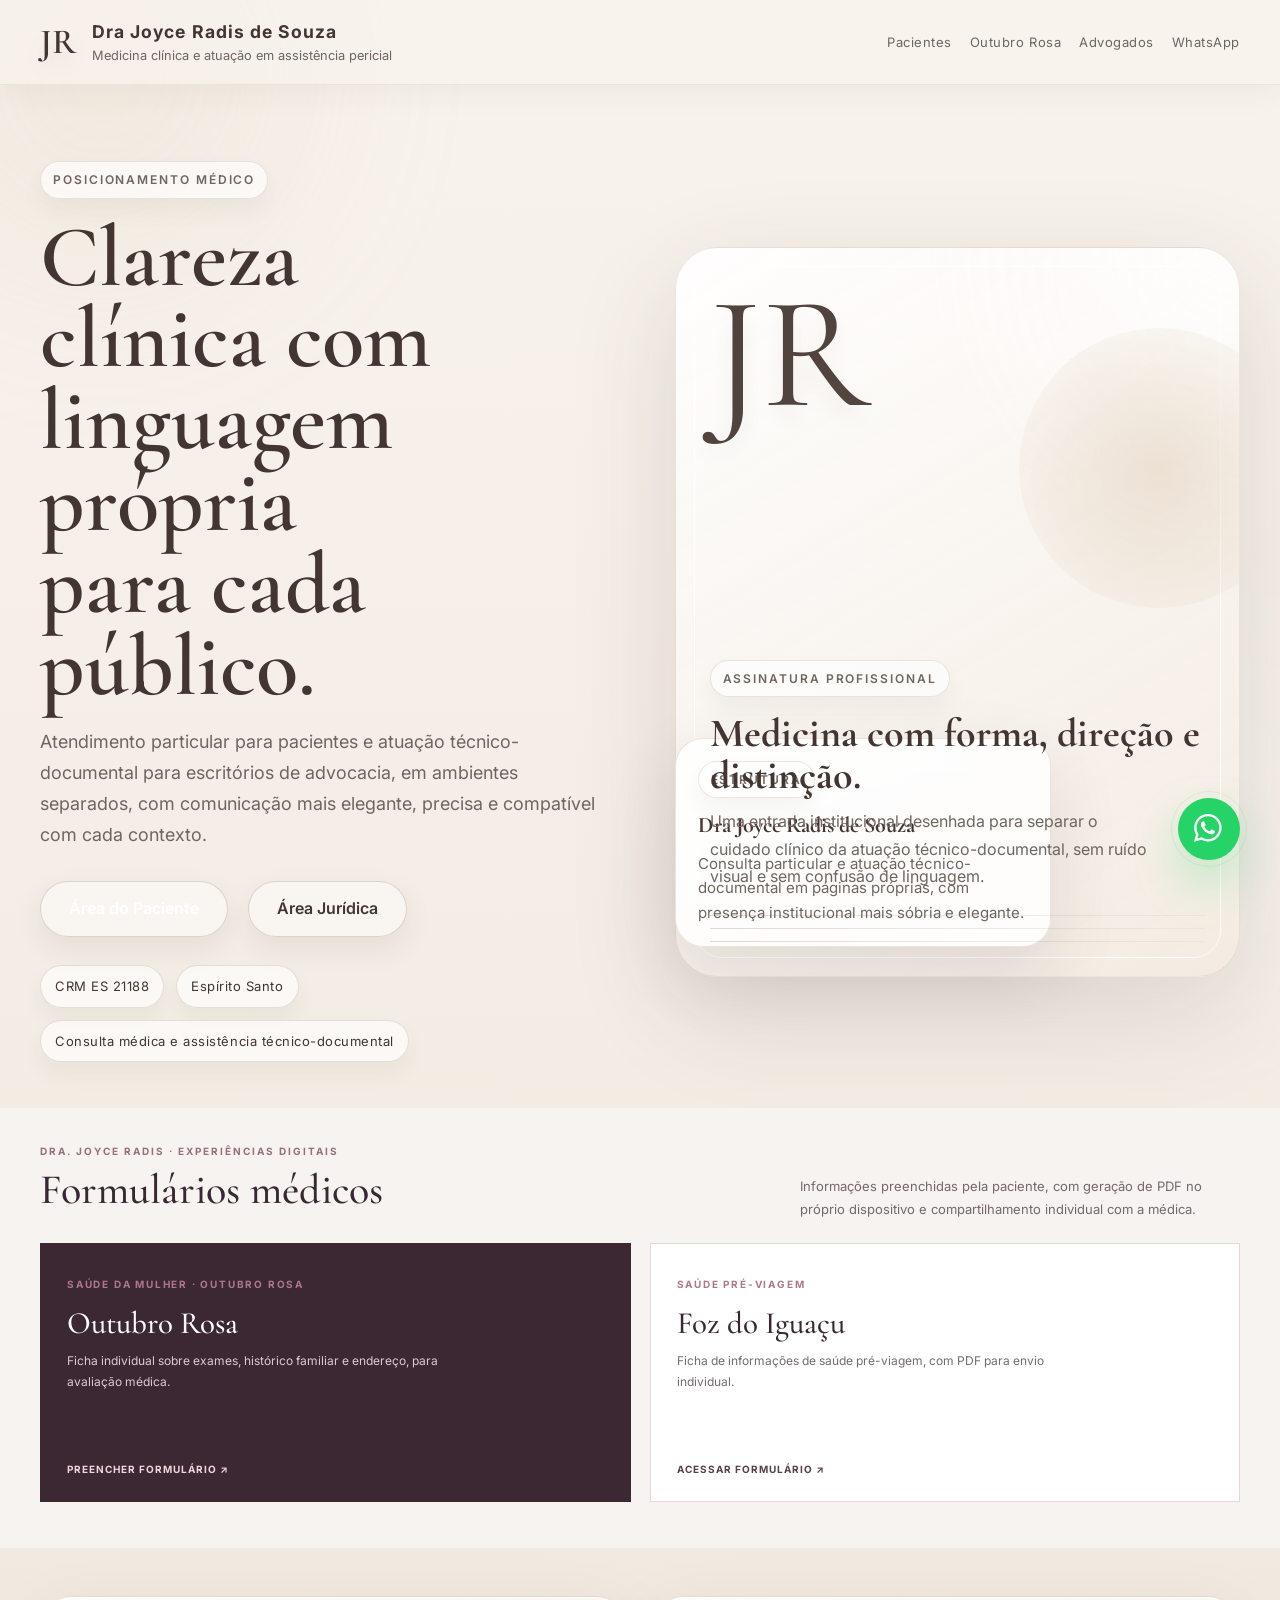
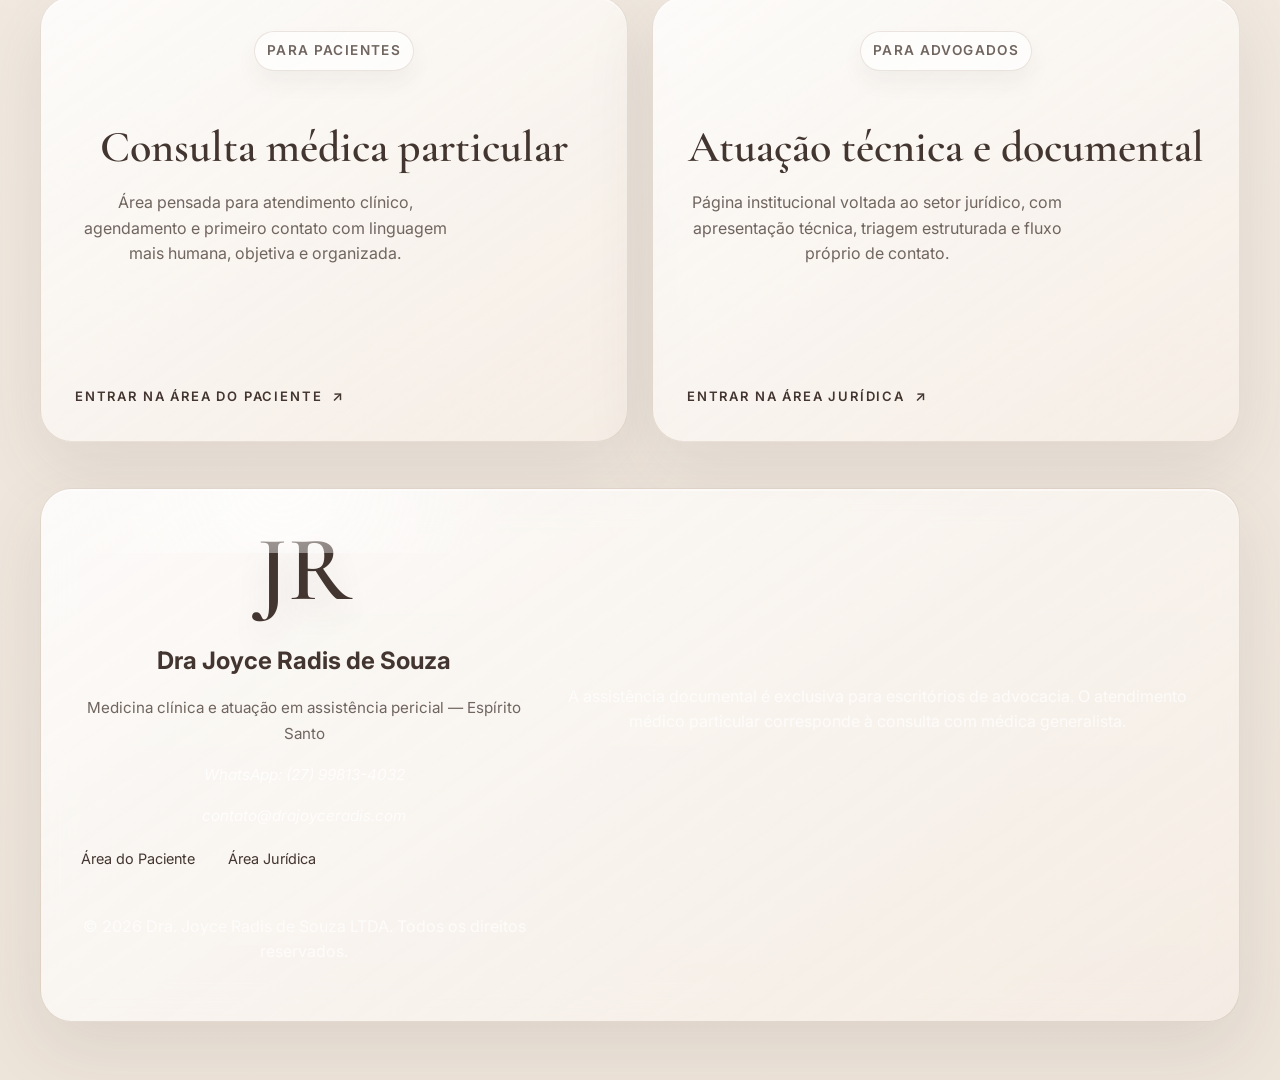
==== commit 7e9c8d59: "feat(site): add Outubro Rosa and Foz PDF intake entry points to main navigation and home" ====
--- a/index.html
+++ b/index.html
@@ -13,6 +13,7 @@
   <link href="fixes.css?v=portal5" rel="stylesheet">
   <link href="pages.css?v=portal5" rel="stylesheet">
   <link href="home-elegant.css?v=portal5" rel="stylesheet">
+  <link rel="stylesheet" href="campaign-links.css?v=1">
 </head>
 <body class="home-portal">
 
@@ -27,6 +28,7 @@
       </a>
       <div class="nav-links">
         <a href="/pacientes.html">Pacientes</a>
+        <a href="/outubro-rosa/">Outubro Rosa</a>
         <a href="/advogados.html">Advogados</a>
         <a href="https://wa.me/5527998134032" target="_blank" rel="noopener noreferrer">WhatsApp</a>
       </div>
@@ -73,6 +75,25 @@
               <p>Consulta particular e atuação técnico-documental em páginas próprias, com presença institucional mais sóbria e elegante.</p>
             </div>
           </div>
+        </div>
+      </div>
+    </section>
+
+    <section class="clinical-forms section" aria-labelledby="clinicalFormsHeading">
+      <div class="container">
+        <div class="cf-header">
+          <div><span class="cf-eyebrow">Dra. Joyce Radis · Experiências digitais</span><h2 id="clinicalFormsHeading">Formulários médicos</h2></div>
+          <p>Informações preenchidas pela paciente, com geração de PDF no próprio dispositivo e compartilhamento individual com a médica.</p>
+        </div>
+        <div class="cf-grid">
+          <a class="cf-card cf-card-feature" href="/outubro-rosa/">
+            <div><span class="cf-index">SAÚDE DA MULHER · OUTUBRO ROSA</span><h3>Outubro Rosa</h3><p>Ficha individual sobre exames, histórico familiar e endereço, para avaliação médica.</p></div>
+            <span class="cf-action">Preencher formulário ↗</span>
+          </a>
+          <a class="cf-card" href="https://joyceradis.github.io/saude-viagem-foz/" target="_blank" rel="noopener noreferrer">
+            <div><span class="cf-index">SAÚDE PRÉ-VIAGEM</span><h3>Foz do Iguaçu</h3><p>Ficha de informações de saúde pré-viagem, com PDF para envio individual.</p></div>
+            <span class="cf-action">Acessar formulário ↗</span>
+          </a>
         </div>
       </div>
     </section>
--- a/campaign-links.css
+++ b/campaign-links.css
@@ -0,0 +1,20 @@
+
+/* Complemento editorial: campanhas e formulários digitais da área clínica. */
+.clinical-forms{padding-top:35px;padding-bottom:46px;background:#f7f3f0}
+.clinical-forms .cf-header{display:flex;justify-content:space-between;gap:18px;align-items:end;margin-bottom:23px}
+.clinical-forms .cf-eyebrow{display:block;font:700 10px/1.6 Inter,'DM Sans',sans-serif;letter-spacing:2px;text-transform:uppercase;color:#976f7a}
+.clinical-forms h2{font:500 clamp(30px,4vw,42px)/1.15 'Cormorant Garamond',Georgia,serif;color:#382833;margin:7px 0 5px}
+.clinical-forms .cf-header p{font:400 13px/1.7 Inter,sans-serif;color:#75686c;max-width:440px;margin:0}
+.clinical-forms .cf-grid{display:grid;grid-template-columns:1fr 1fr;gap:19px}
+.clinical-forms .cf-card{display:flex;flex-direction:column;min-height:205px;justify-content:space-between;gap:18px;padding:26px;background:#fff;border:1px solid #e5d9d5;text-decoration:none;transition:border-color .2s,box-shadow .2s}
+.clinical-forms .cf-card:hover{border-color:#b98d9c;box-shadow:0 12px 35px #34212b16}
+.clinical-forms .cf-card-feature{background:#3b2833;color:white;border-color:#3b2833}
+.clinical-forms .cf-card-feature:hover{border-color:#cda9b4}
+.clinical-forms .cf-card .cf-index{font:700 10px Inter,sans-serif;letter-spacing:1.8px;color:#ad788b}
+.clinical-forms .cf-card h3{font:500 31px 'Cormorant Garamond',Georgia,serif;line-height:1.1;margin:11px 0;color:#382833}
+.clinical-forms .cf-card-feature h3{color:#fff}
+.clinical-forms .cf-card p{font:400 12px/1.7 Inter,sans-serif;color:#756b70;margin:0;max-width:420px}
+.clinical-forms .cf-card-feature p{color:#d9cbd0}
+.clinical-forms .cf-card .cf-action{font:700 10px Inter,sans-serif;letter-spacing:1px;color:#593e4b;text-transform:uppercase}
+.clinical-forms .cf-card-feature .cf-action{color:#f4d4dd}
+@media(max-width:670px){.clinical-forms .cf-header{display:block}.clinical-forms .cf-grid{grid-template-columns:1fr}.clinical-forms .cf-card{min-height:155px;padding:22px}.clinical-forms{padding:34px 0}}
